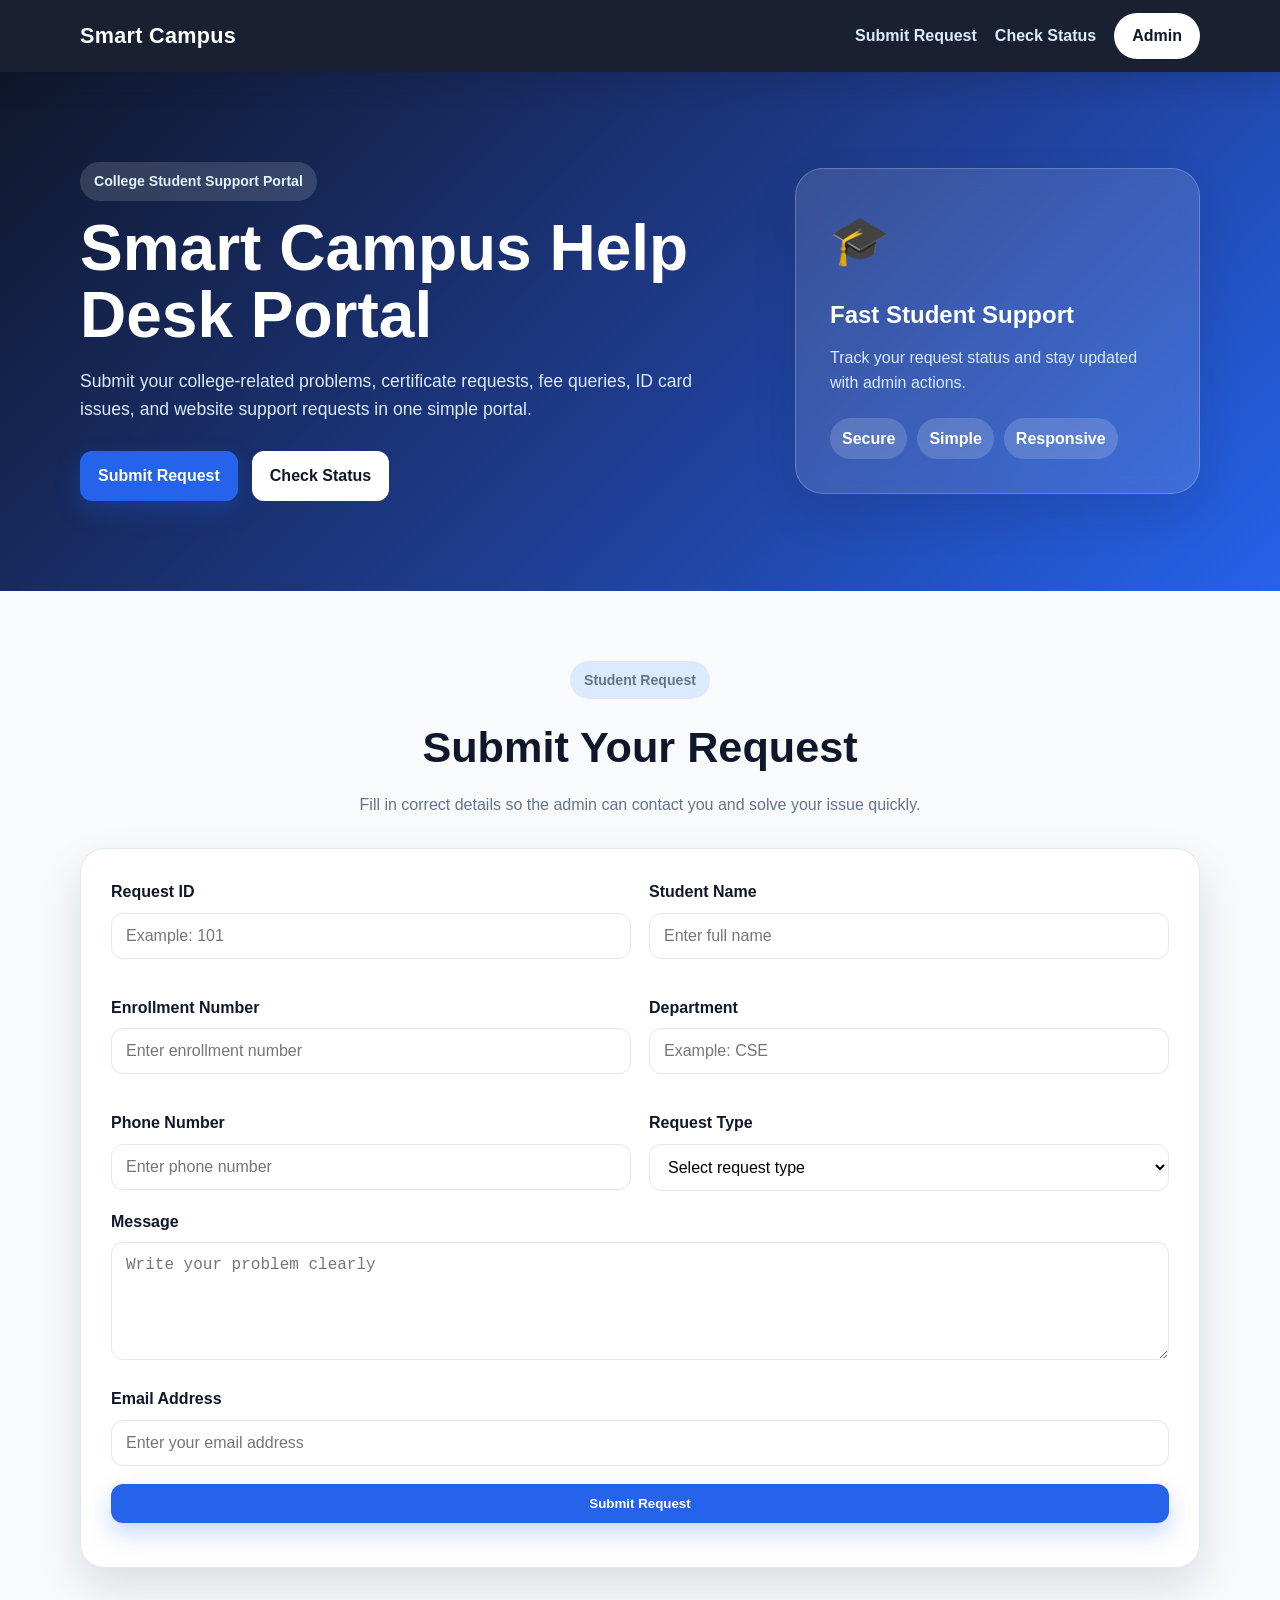
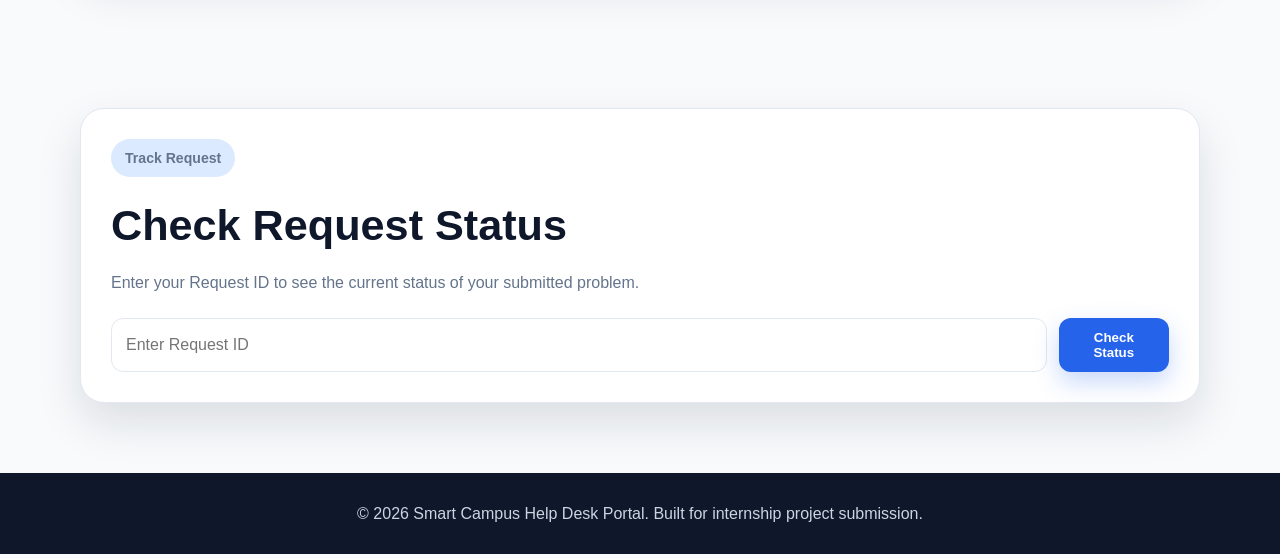
==== frontend/index.html @ be1404aa "Add files via upload" ====
<!DOCTYPE html>
<html lang="en">
<head>
    <meta charset="UTF-8">
    <meta name="viewport" content="width=device-width, initial-scale=1.0">
    <title>Smart Campus Help Desk Portal</title>
    <link rel="stylesheet" href="assets/css/style.css">
</head>
<body>
    <header class="site-header">
        <nav class="navbar container">
            <a href="index.html" class="brand">Smart Campus</a>
            <div class="nav-links">
                <a href="#request-form">Submit Request</a>
                <a href="#status-check">Check Status</a>
                <a href="admin.html" class="admin-nav-btn">Admin</a>
            </div>
        </nav>
    </header>

    <main>
        <section class="hero">
            <div class="container hero-grid">
                <div class="hero-content">
                    <p class="badge">College Student Support Portal</p>
                    <h1>Smart Campus Help Desk Portal</h1>
                    <p class="hero-text">
                        Submit your college-related problems, certificate requests, fee queries, ID card issues,
                        and website support requests in one simple portal.
                    </p>
                    <div class="hero-actions">
                        <a href="#request-form" class="btn btn-primary">Submit Request</a>
                        <a href="#status-check" class="btn btn-light">Check Status</a>
                    </div>
                </div>
                <div class="hero-card">
                    <div class="hero-card-icon">🎓</div>
                    <h2>Fast Student Support</h2>
                    <p>Track your request status and stay updated with admin actions.</p>
                    <div class="mini-stats">
                        <span>Secure</span>
                        <span>Simple</span>
                        <span>Responsive</span>
                    </div>
                </div>
            </div>
        </section>

        <section class="section container" id="request-form">
            <div class="section-heading">
                <p class="badge badge-dark">Student Request</p>
                <h2>Submit Your Request</h2>
                <p>Fill in correct details so the admin can contact you and solve your issue quickly.</p>
            </div>

            <form class="card form-card" id="studentRequestForm">
                <div class="form-grid">
                    <div class="form-group">
                        <label for="request_id">Request ID</label>
                        <input type="text" id="request_id" placeholder="Example: 101" required>
                    </div>
                    <div class="form-group">
                        <label for="student_name">Student Name</label>
                        <input type="text" id="student_name" placeholder="Enter full name" required>
                    </div>
                    <div class="form-group">
                        <label for="enrollment">Enrollment Number</label>
                        <input type="text" id="enrollment" placeholder="Enter enrollment number" required>
                    </div>
                    <div class="form-group">
                        <label for="department">Department</label>
                        <input type="text" id="department" placeholder="Example: CSE" required>
                    </div>
                    <div class="form-group">
                        <label for="phone">Phone Number</label>
                        <input type="text" id="phone" placeholder="Enter phone number" required>
                    </div>
                    <div class="form-group">
                        <label for="request_type">Request Type</label>
                        <select id="request_type" required>
                            <option value="">Select request type</option>
                            <option value="ID Card Problem">ID Card Problem</option>
                            <option value="Certificate Request">Certificate Request</option>
                            <option value="Fee Query">Fee Query</option>
                            <option value="Website Issue">Website Issue</option>
                            <option value="Other">Other</option>
                        </select>
                    </div>
                </div>
                <div class="form-group">
                    <label for="message">Message</label>
                    <textarea id="message" rows="5" placeholder="Write your problem clearly" required></textarea>
                </div>
                <div class="form-group">
    <label for="email">Email Address</label>
    <input type="email" id="email" placeholder="Enter your email address" required>
</div>
                <button type="submit" class="btn btn-primary full-btn">Submit Request</button>
                <p id="formMessage" class="alert-text"></p>
            </form>
        </section>

        <section class="section container" id="status-check">
            <div class="status-box">
                <div>
                    <p class="badge badge-dark">Track Request</p>
                    <h2>Check Request Status</h2>
                    <p>Enter your Request ID to see the current status of your submitted problem.</p>
                </div>
                <div class="status-form">
                    <input type="text" id="statusRequestId" placeholder="Enter Request ID">
                    <button class="btn btn-primary" id="checkStatusBtn">Check Status</button>
                </div>
                <div id="statusResult" class="status-result"></div>
            </div>
        </section>
    </main>

    <footer class="footer">
        <p>© 2026 Smart Campus Help Desk Portal. Built for internship project submission.</p>
    </footer>

    <script src="assets/js/app.js"></script>
</body>
</html>
---- frontend/assets/css/style.css ----
* {
    box-sizing: border-box;
    margin: 0;
    padding: 0;
}

:root {
    --primary: #2563eb;
    --primary-dark: #1e40af;
    --secondary: #0f172a;
    --accent: #38bdf8;
    --bg: #f8fafc;
    --card: #ffffff;
    --text: #1e293b;
    --muted: #64748b;
    --border: #e2e8f0;
    --success: #16a34a;
    --danger: #dc2626;
    --warning: #d97706;
    --shadow: 0 20px 45px rgba(15, 23, 42, 0.12);
}

body {
    font-family: Arial, Helvetica, sans-serif;
    background: var(--bg);
    color: var(--text);
    line-height: 1.6;
}

html {
    scroll-behavior: smooth;
}

.container {
    width: min(1120px, 92%);
    margin: auto;
}

.site-header {
    background: rgba(15, 23, 42, 0.96);
    position: sticky;
    top: 0;
    z-index: 10;
    box-shadow: 0 10px 30px rgba(15, 23, 42, 0.18);
}

.navbar {
    min-height: 72px;
    display: flex;
    align-items: center;
    justify-content: space-between;
    gap: 20px;
}

.brand {
    color: #ffffff;
    font-size: 1.35rem;
    font-weight: 800;
    letter-spacing: 0.3px;
    text-decoration: none;
}

.nav-links {
    display: flex;
    align-items: center;
    gap: 18px;
}

.nav-links a {
    color: #dbeafe;
    text-decoration: none;
    font-weight: 700;
    transition: 0.25s ease;
}

.nav-links a:hover {
    color: var(--accent);
}

.admin-nav-btn {
    background: #ffffff;
    color: var(--secondary) !important;
    padding: 10px 18px;
    border-radius: 999px;
}

.hero {
    background: linear-gradient(135deg, #0f172a 0%, #1e3a8a 52%, #2563eb 100%);
    color: #ffffff;
    padding: 90px 0;
    overflow: hidden;
}

.hero-grid {
    display: grid;
    grid-template-columns: 1.25fr 0.75fr;
    align-items: center;
    gap: 40px;
}

.badge {
    display: inline-block;
    background: rgba(255, 255, 255, 0.14);
    color: #e0f2fe;
    padding: 8px 14px;
    border-radius: 999px;
    font-size: 0.88rem;
    font-weight: 800;
    margin-bottom: 14px;
}

.badge-dark {
    background: #dbeafe;
    color: var(--primary-dark);
}

.hero h1 {
    font-size: clamp(2.25rem, 5vw, 4.5rem);
    line-height: 1.05;
    margin-bottom: 18px;
}

.hero-text {
    color: #dbeafe;
    font-size: 1.1rem;
    max-width: 650px;
    margin-bottom: 28px;
}

.hero-actions {
    display: flex;
    gap: 14px;
    flex-wrap: wrap;
}

.btn {
    border: none;
    cursor: pointer;
    border-radius: 12px;
    padding: 12px 18px;
    font-weight: 800;
    text-decoration: none;
    display: inline-flex;
    align-items: center;
    justify-content: center;
    transition: 0.25s ease;
}

.btn:hover {
    transform: translateY(-2px);
}

.btn-primary {
    background: var(--primary);
    color: #ffffff;
    box-shadow: 0 10px 25px rgba(37, 99, 235, 0.25);
}

.btn-primary:hover {
    background: var(--primary-dark);
}

.btn-light {
    background: #ffffff;
    color: var(--secondary);
}

.hero-card {
    background: rgba(255, 255, 255, 0.12);
    border: 1px solid rgba(255, 255, 255, 0.22);
    border-radius: 28px;
    padding: 34px;
    box-shadow: var(--shadow);
    backdrop-filter: blur(10px);
}

.hero-card-icon {
    font-size: 3rem;
    margin-bottom: 16px;
}

.hero-card h2 {
    margin-bottom: 10px;
}

.hero-card p {
    color: #dbeafe;
}

.mini-stats {
    display: flex;
    gap: 10px;
    flex-wrap: wrap;
    margin-top: 22px;
}

.mini-stats span {
    background: rgba(255, 255, 255, 0.16);
    padding: 8px 12px;
    border-radius: 999px;
    font-weight: 700;
}

.section {
    padding: 70px 0;
}

.section-heading {
    text-align: center;
    max-width: 720px;
    margin: 0 auto 30px;
}

.section-heading h2,
.status-box h2,
.dashboard-top h1 {
    font-size: clamp(1.8rem, 4vw, 2.7rem);
    color: var(--secondary);
    margin-bottom: 10px;
}

.section-heading p,
.status-box p,
.dashboard-top p,
.admin-login p {
    color: var(--muted);
}

.card,
.status-box {
    background: var(--card);
    border: 1px solid var(--border);
    border-radius: 24px;
    box-shadow: var(--shadow);
}

.form-card {
    padding: 30px;
}

.form-grid {
    display: grid;
    grid-template-columns: repeat(2, minmax(0, 1fr));
    gap: 18px;
}

.form-group {
    margin-bottom: 18px;
}

label {
    display: block;
    font-weight: 800;
    margin-bottom: 8px;
    color: var(--secondary);
}

input,
select,
textarea {
    width: 100%;
    border: 1px solid var(--border);
    border-radius: 12px;
    padding: 13px 14px;
    font-size: 1rem;
    outline: none;
    transition: 0.25s ease;
    background: #ffffff;
}

input:focus,
select:focus,
textarea:focus {
    border-color: var(--primary);
    box-shadow: 0 0 0 4px rgba(37, 99, 235, 0.12);
}

.full-btn {
    width: 100%;
}

.alert-text {
    margin-top: 14px;
    font-weight: 800;
}

.status-box {
    padding: 30px;
    display: grid;
    gap: 22px;
}

.status-form {
    display: flex;
    gap: 12px;
}

.status-result {
    background: #f8fafc;
    border-radius: 16px;
    padding: 16px;
    display: none;
    border: 1px solid var(--border);
}

.footer {
    text-align: center;
    padding: 28px 16px;
    background: var(--secondary);
    color: #cbd5e1;
}

.admin-body {
    background: linear-gradient(135deg, #eff6ff, #f8fafc);
    min-height: 100vh;
}

.admin-main {
    padding: 55px 0;
}

.admin-login {
    max-width: 470px;
    margin: 40px auto;
    padding: 34px;
    text-align: center;
}

.login-icon {
    font-size: 3rem;
    margin-bottom: 10px;
}

.admin-login .form-group {
    text-align: left;
    margin-top: 24px;
}

.hidden {
    display: none !important;
}

.dashboard-top {
    display: flex;
    justify-content: space-between;
    gap: 20px;
    align-items: flex-start;
    margin-bottom: 24px;
}

.dashboard-cards {
    display: grid;
    grid-template-columns: repeat(5, 1fr);
    gap: 16px;
    margin-bottom: 24px;
}

.dash-card {
    background: #ffffff;
    border: 1px solid var(--border);
    border-radius: 20px;
    padding: 22px;
    box-shadow: 0 12px 30px rgba(15, 23, 42, 0.08);
}

.dash-card span {
    color: var(--muted);
    font-weight: 800;
}

.dash-card strong {
    display: block;
    color: var(--primary-dark);
    font-size: 2rem;
    margin-top: 4px;
}

.table-card {
    padding: 24px;
}

.table-header {
    display: flex;
    justify-content: space-between;
    align-items: center;
    gap: 16px;
    margin-bottom: 18px;
}

.table-wrapper {
    width: 100%;
    overflow-x: auto;
}

table {
    width: 100%;
    border-collapse: collapse;
    min-width: 1120px;
}

th,
td {
    padding: 14px;
    border-bottom: 1px solid var(--border);
    text-align: left;
    vertical-align: top;
    font-size: 0.95rem;
}

th {
    background: #eff6ff;
    color: var(--secondary);
    font-size: 0.88rem;
    text-transform: uppercase;
    letter-spacing: 0.4px;
}

tr:hover td {
    background: #f8fafc;
}

.status-pill {
    display: inline-block;
    padding: 6px 10px;
    border-radius: 999px;
    font-size: 0.8rem;
    font-weight: 900;
    text-transform: capitalize;
}

.status-pending { background: #fef3c7; color: #92400e; }
.status-progress { background: #dbeafe; color: #1d4ed8; }
.status-solved { background: #dcfce7; color: #166534; }
.status-rejected { background: #fee2e2; color: #991b1b; }

.action-buttons {
    display: flex;
    flex-wrap: wrap;
    gap: 8px;
}

.small-btn {
    padding: 8px 10px;
    border-radius: 10px;
    border: none;
    cursor: pointer;
    font-weight: 800;
    transition: 0.2s ease;
}

.small-btn:hover {
    transform: translateY(-1px);
}

.progress-btn { background: #dbeafe; color: #1d4ed8; }
.solved-btn { background: #dcfce7; color: #166534; }
.rejected-btn { background: #fee2e2; color: #991b1b; }
.delete-btn { background: #111827; color: #ffffff; }
.view-btn { background: #f1f5f9; color: #0f172a; }

.modal {
    position: fixed;
    inset: 0;
    background: rgba(15, 23, 42, 0.68);
    display: flex;
    align-items: center;
    justify-content: center;
    padding: 20px;
    z-index: 99;
}

.modal-content {
    background: #ffffff;
    max-width: 650px;
    width: 100%;
    border-radius: 24px;
    padding: 28px;
    position: relative;
    box-shadow: var(--shadow);
}

.modal-close {
    position: absolute;
    right: 18px;
    top: 14px;
    background: #f1f5f9;
    border: none;
    width: 36px;
    height: 36px;
    border-radius: 50%;
    font-size: 1.4rem;
    cursor: pointer;
}

.detail-box {
    margin-top: 18px;
    display: grid;
    gap: 12px;
}

.detail-row {
    background: #f8fafc;
    border: 1px solid var(--border);
    padding: 12px;
    border-radius: 12px;
}

.detail-row strong {
    color: var(--secondary);
}

@media (max-width: 900px) {
    .hero-grid,
    .form-grid {
        grid-template-columns: 1fr;
    }

    .dashboard-cards {
        grid-template-columns: repeat(2, 1fr);
    }

    .dashboard-top,
    .status-form,
    .navbar {
        flex-direction: column;
        align-items: stretch;
    }

    .nav-links {
        justify-content: center;
        flex-wrap: wrap;
    }
}

@media (max-width: 560px) {
    .hero {
        padding: 60px 0;
    }

    .form-card,
    .status-box,
    .table-card,
    .admin-login {
        padding: 20px;
    }

    .dashboard-cards {
        grid-template-columns: 1fr;
    }
}
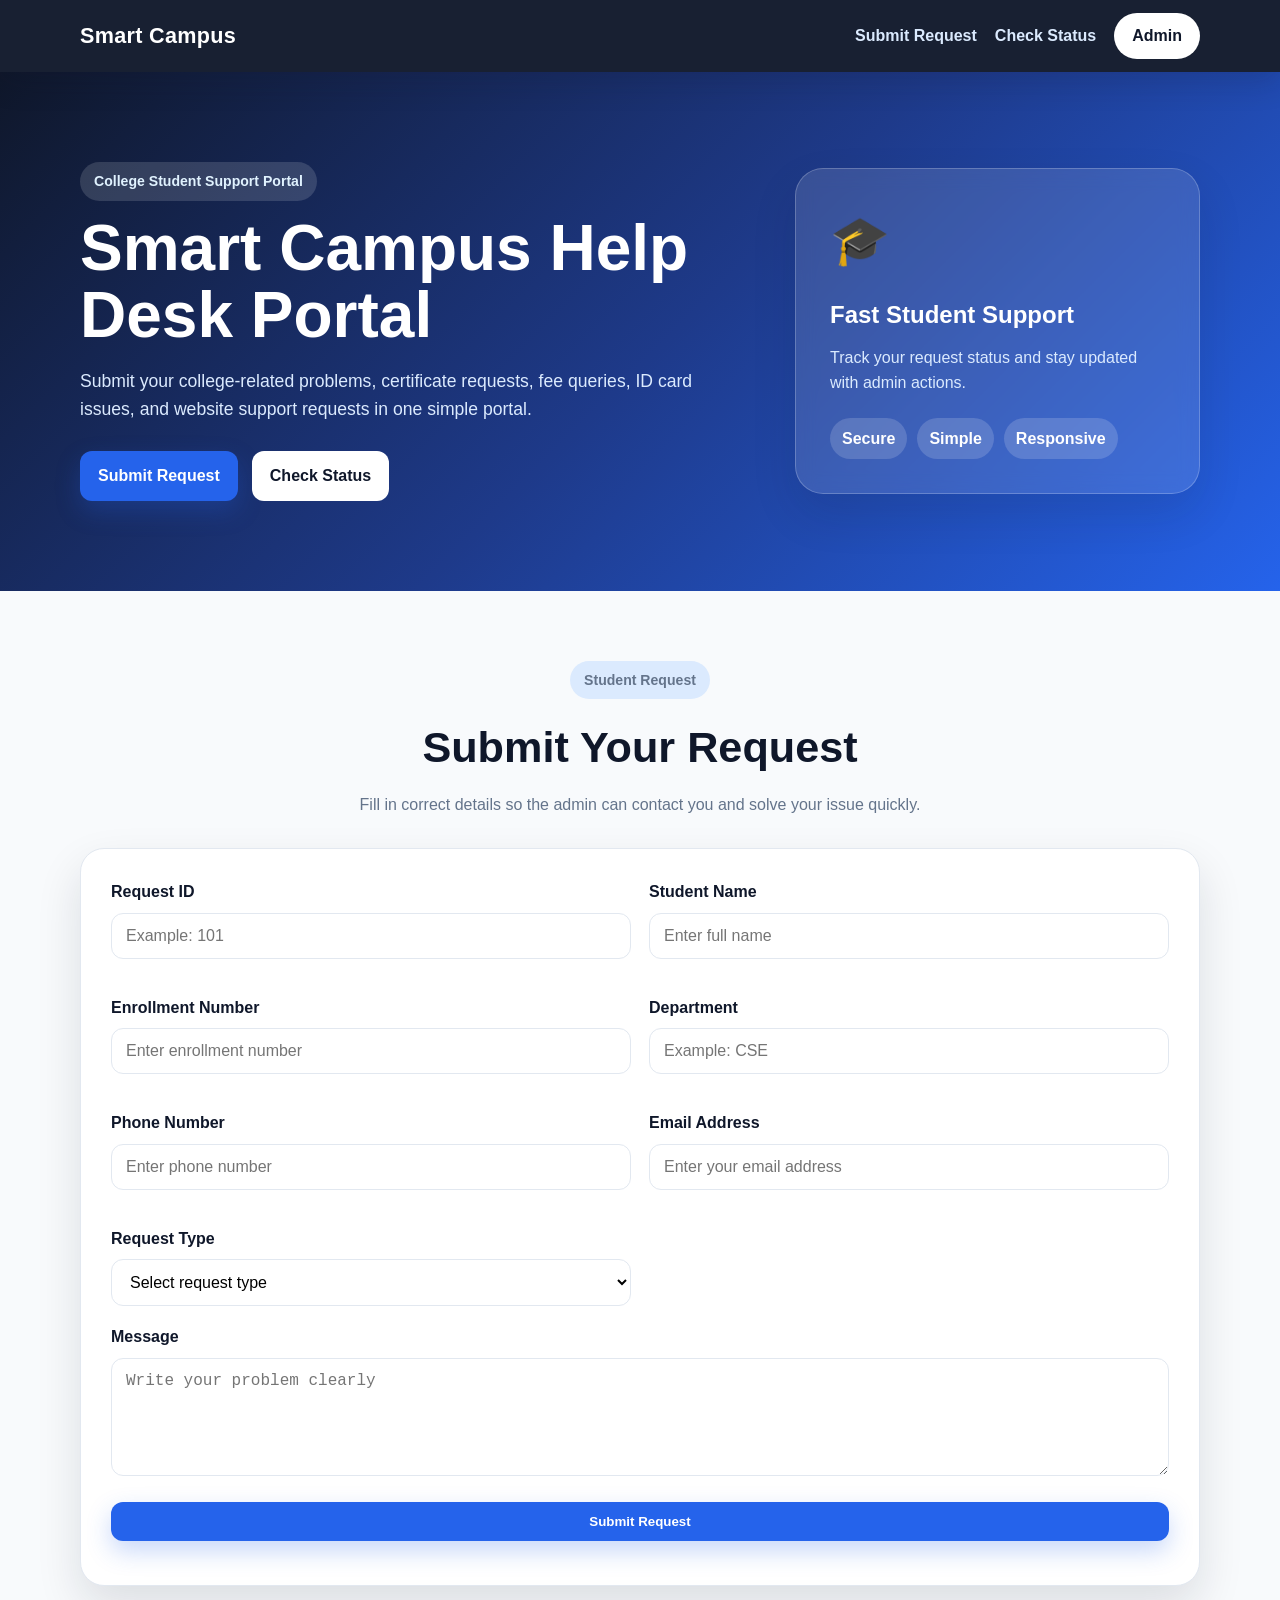
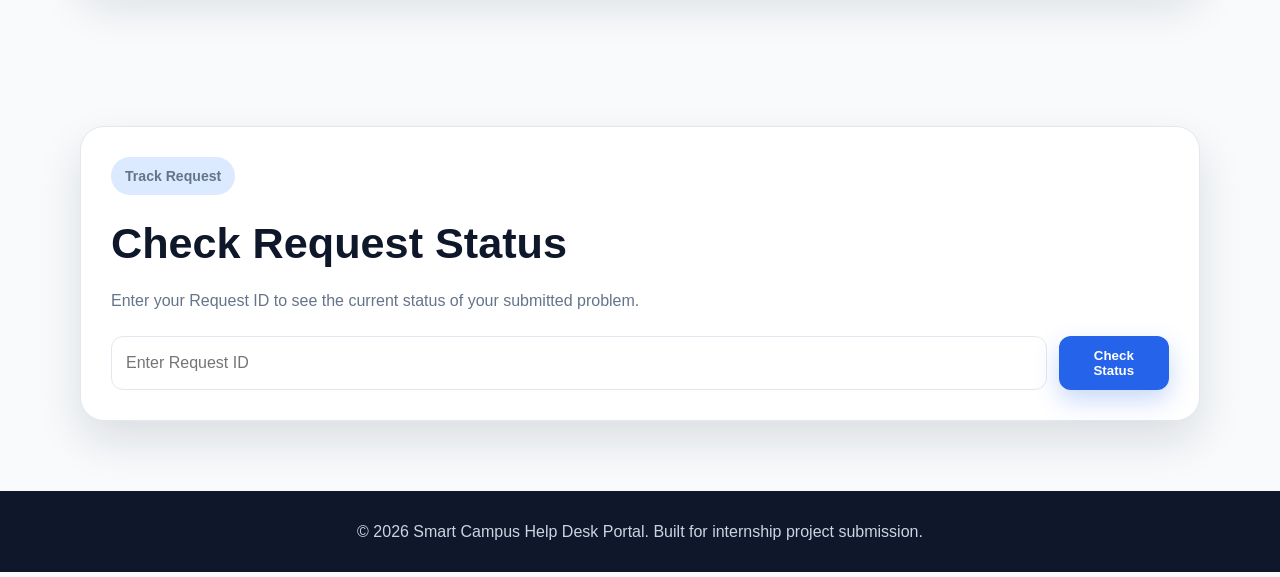
==== commit d197cf2b: "Update index.html" ====
--- a/frontend/index.html
+++ b/frontend/index.html
@@ -33,6 +33,7 @@
                         <a href="#status-check" class="btn btn-light">Check Status</a>
                     </div>
                 </div>
+
                 <div class="hero-card">
                     <div class="hero-card-icon">🎓</div>
                     <h2>Fast Student Support</h2>
@@ -59,22 +60,32 @@
                         <label for="request_id">Request ID</label>
                         <input type="text" id="request_id" placeholder="Example: 101" required>
                     </div>
+
                     <div class="form-group">
                         <label for="student_name">Student Name</label>
                         <input type="text" id="student_name" placeholder="Enter full name" required>
                     </div>
+
                     <div class="form-group">
                         <label for="enrollment">Enrollment Number</label>
                         <input type="text" id="enrollment" placeholder="Enter enrollment number" required>
                     </div>
+
                     <div class="form-group">
                         <label for="department">Department</label>
                         <input type="text" id="department" placeholder="Example: CSE" required>
                     </div>
+
                     <div class="form-group">
                         <label for="phone">Phone Number</label>
                         <input type="text" id="phone" placeholder="Enter phone number" required>
                     </div>
+
+                    <div class="form-group">
+                        <label for="email">Email Address</label>
+                        <input type="email" id="email" placeholder="Enter your email address" required>
+                    </div>
+
                     <div class="form-group">
                         <label for="request_type">Request Type</label>
                         <select id="request_type" required>
@@ -87,14 +98,12 @@
                         </select>
                     </div>
                 </div>
+
                 <div class="form-group">
                     <label for="message">Message</label>
                     <textarea id="message" rows="5" placeholder="Write your problem clearly" required></textarea>
                 </div>
-                <div class="form-group">
-    <label for="email">Email Address</label>
-    <input type="email" id="email" placeholder="Enter your email address" required>
-</div>
+
                 <button type="submit" class="btn btn-primary full-btn">Submit Request</button>
                 <p id="formMessage" class="alert-text"></p>
             </form>
@@ -107,10 +116,12 @@
                     <h2>Check Request Status</h2>
                     <p>Enter your Request ID to see the current status of your submitted problem.</p>
                 </div>
+
                 <div class="status-form">
                     <input type="text" id="statusRequestId" placeholder="Enter Request ID">
                     <button class="btn btn-primary" id="checkStatusBtn">Check Status</button>
                 </div>
+
                 <div id="statusResult" class="status-result"></div>
             </div>
         </section>
@@ -120,6 +131,6 @@
         <p>© 2026 Smart Campus Help Desk Portal. Built for internship project submission.</p>
     </footer>
 
-    <script src="assets/js/app.js"></script>
+    <script src="assets/js/app.js?v=21"></script>
 </body>
 </html>
